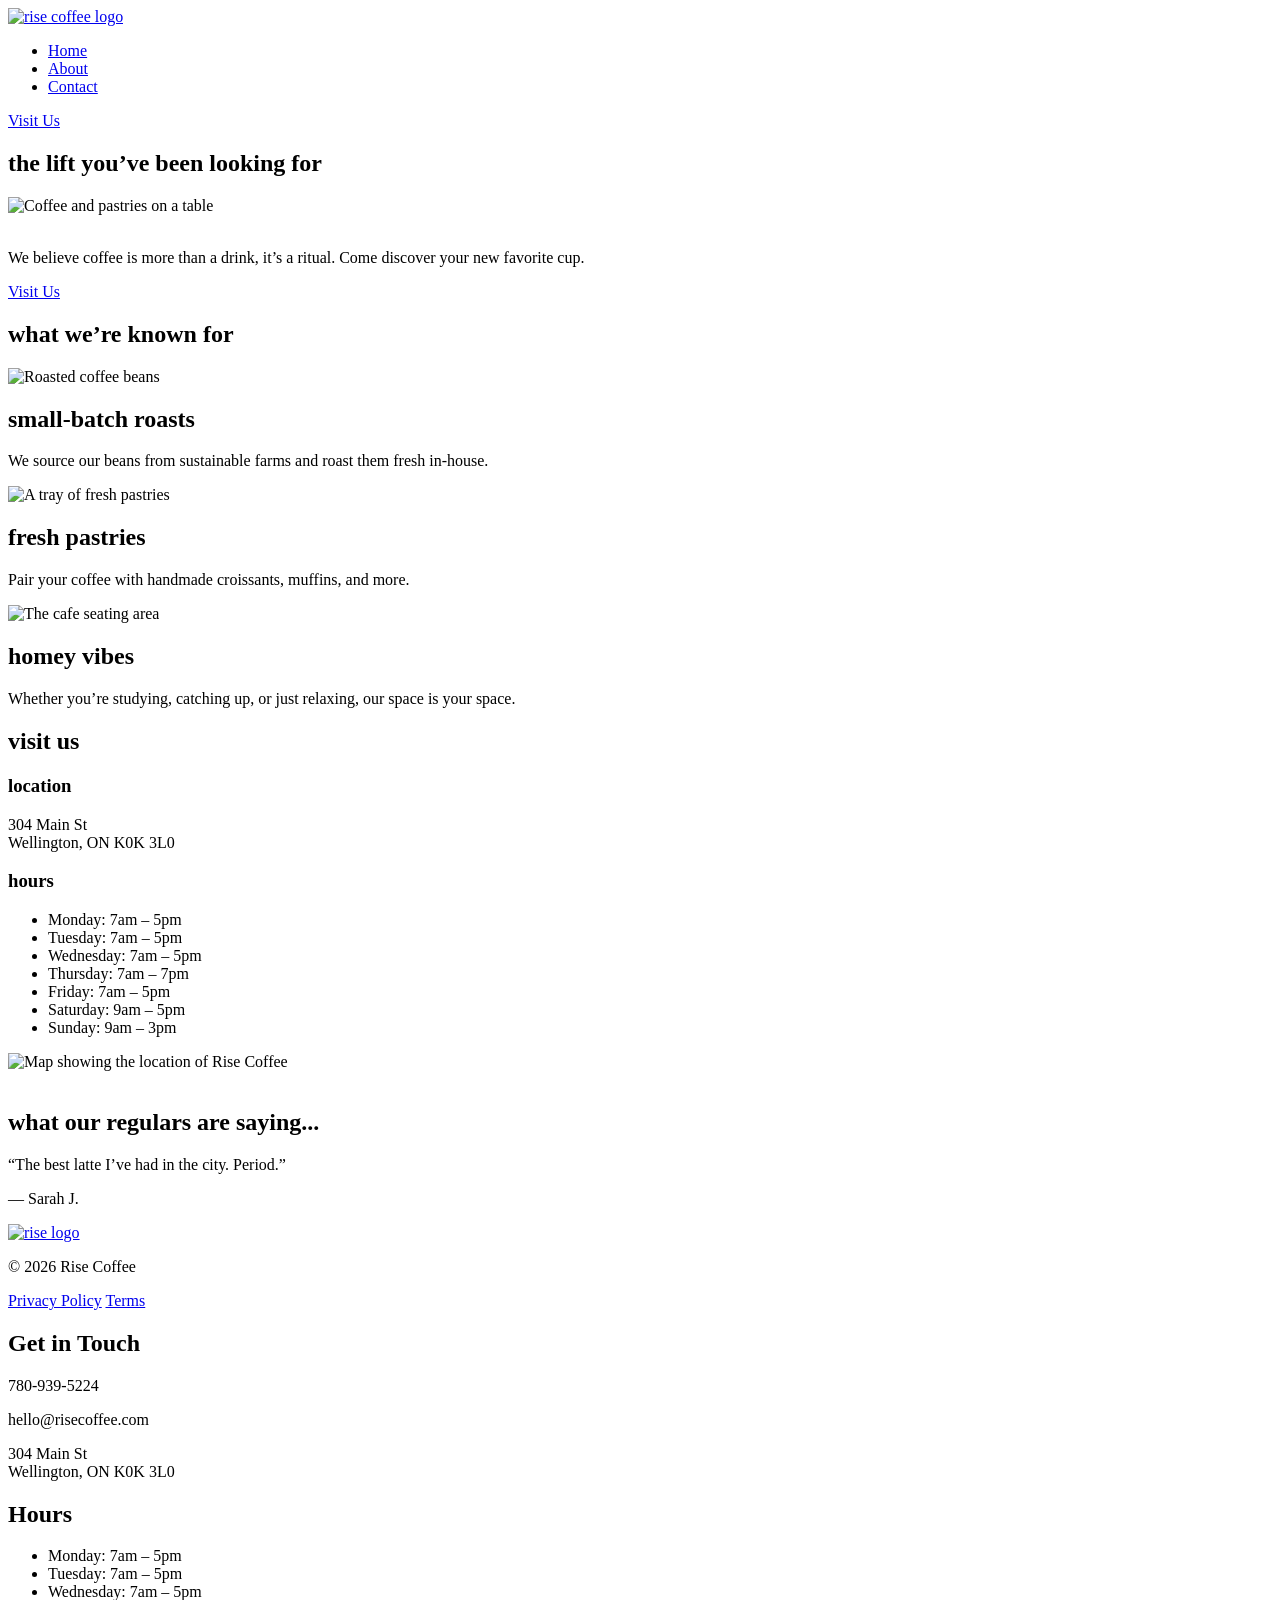
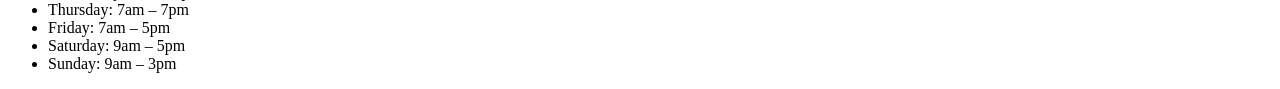
==== index.html @ 44389d26 "Add files via upload" ====
<!DOCTYPE html>
<html>
<head><!-- The head is a container for information ABOUT the page.
           Nothing in here appears on the page. The browser reads it, the visitor never sees it. -->

	<!-- Which character set to use. Leave this out and apostrophes turn into garbage. -->
	<meta charset="utf-8">
	<!-- Tells a phone to use its real width instead of pretending to be a desktop. -->
	<meta name="viewport" content="width=device-width, initial-scale=1">
	<!-- The browser tab text, and what Google shows in search results. Not a heading on the page. -->
	<title>Rise Coffee</title>

	<!-- STYLES: normalize first, then layout, then style.
	     General to specific. When two rules clash, the later one wins. -->
	<link rel="stylesheet" href="normalize.css"> <!-- Irons out browser default settings. -->
	<link rel="stylesheet" href="layout.css"> <!-- This controls our structure and layout. -->
	<link rel="stylesheet" href="style.css"> <!-- This is where we style the elements of the page. -->

	<!-- FONTS -->
	<link rel="preconnect" href="https://fonts.googleapis.com">
	<link rel="preconnect" href="https://fonts.gstatic.com" crossorigin>
	<link href="https://fonts.googleapis.com/css2?family=Space+Grotesk:wght@300..700&display=swap" rel="stylesheet">

</head>

<body><!-- The body holds everything the visitor actually SEES. -->

	<!-- HEADER: the strip along the top. It is the same on every page of the site,
	     which is why it lives outside <main>. -->
	<header>
		<div class= "header-content">
			<a href="index.html"><img src="images/rise-logo.svg" class="logo-header" alt="rise coffee logo"></a>
			<nav class= "nav">
				<ul>
					<li><a class="nav-link" href="index.html">Home</a></li>
					<li><a class="nav-link" href="about.html">About</a></li>
					<li><a class="nav-link" href="contact.html">Contact</a></li>
				</ul>
			</nav>
			<a class= "nav-button" href="index.html#visit">Visit Us</a>
				<div class="hamburger">
				 <div class="hamburger-bar"></div>
				 <div class="hamburger-bar"></div>
				 <div class="hamburger-bar"></div>
				</div>
		</div>
	</header>

	<!-- MAIN: everything between the header and the footer. This is the part that is
	     actually THIS page. One <main> per page. -->
	<main>

		<!-- SECTION: one horizontal band of the page. Look at the mockup: every time the background colour changes, a new section starts. This page has five.

		     From here on, every section has the same four levels:
		         section  →  container  →  row  →  col
		     The section is the band. The container holds the width. The row makes its
		     children sit side by side. The columns are the things sitting side by side. -->

		<!-- HERO SECTION: the first thing a visitor sees.
		     One wide column, centred. 8 out of 12, pushed to the middle by row-justify-center. -->
		<section>
			<div class="container-full">

				<div class="row row-justify-center">
					<!-- DIV: a plain box with no meaning. The class is what gives it a job. -->
					<div class="col col-lg-8 col-md-12  text-center">
						<!-- h1 is the most important heading on the page. Only ever one per page. -->
						<h1>the lift you’ve been looking for</h1>
					</div>
				</div><!-- row ends -->

				<div class="row">
					<div class="col col-lg-12">
						<!-- img has no closing tag. An image is a thing, not a container, so there is nothing to wrap around and nothing to close.						     img-full makes it fill its column. Every image needs alt text. -->

						<div class="hero-img">
							<img src="images/rise-coffee-1.jpg" class="img-full" alt="Coffee and pastries on a table">
							<img src="images/rise-icon.svg" class="hero-icon" alt="">
						</div>
					</div>
				</div><!-- row ends -->

			</div><!-- container ends -->
		</section>


		<!-- FAVOURITE CUP SECTION: gold band in the mockup.
		     Same shape as the hero. One wide centred column, this time 10 of 12. -->
		<section class="section-padding background-gold position-relative">
			<img src="images/gradient-index-1.png" class="gradient-1" alt="">
			<div class="container z-index-2">

				<div class="row row-justify-center">
					<div class="col col-lg-10 col-md-12 text-center">
						<p class="paragraph-large">We believe coffee is more than a drink, it’s a ritual. Come discover your new favorite cup.</p>
						<a class="button-secondary" href="#visit">Visit Us</a>
					</div>
				</div><!-- row ends -->

			</div><!-- container ends -->
		</section>


		<!-- KNOWN FOR SECTION: the three cards.
		     Look at columns 1, 2 and 3 below. They are the SAME block written three times with different words. Write one, get it right, then copy it.

		     Two rows here: a full-width heading, then three equal columns.
		     Three columns of 4 add up to 12. They always add up to 12. -->
		<section class="section-padding">
			<div class="container">

				<!-- ROW -->
				<div class="row">
					<div class="col col-lg-12">
							<h2 class="text-center">what we’re known for</h2>
					</div>
				</div><!-- row ends -->

				<!-- ROW -->
				<div class="row">

					<!-- COLUMN 1 -->
					<div class="col col-lg-4 col-md-6 col-sm-12">
						<div class="card">
								<div class="card-img-wrap">
									<img src="images/rise-coffee-4.jpg" class="card-img" alt="Roasted coffee beans">
								</div>
							<div class="card-border">
								<h2>small-batch roasts</h2>
								<p>We source our beans from sustainable farms and roast them fresh in-house.</p>
							</div>
						</div>
					</div>

					<!-- COLUMN 2 -->
					<div class="col col-lg-4 col-md-6 col-sm-12">
						<div class="card">
							<div class="card-img-wrap">
								<img src="images/rise-coffee-5.jpg" class="card-img" alt="A tray of fresh pastries">
							</div>
							<div class="card-border">
								<h2>fresh pastries</h2>
								<p>Pair your coffee with handmade croissants, muffins, and more.</p>
							</div>
						</div>
					</div>

					<!-- COLUMN 3 -->
					<div class="col col-lg-4 col-md-6 col-sm-12">
						<div class="card">
							<div class="card-img-wrap">
								<img src="images/rise-coffee-2.jpg" class="card-img" alt="The cafe seating area">
							</div>
							<div class="card-border">
								<h2>homey vibes</h2>
								<p>Whether you’re studying, catching up, or just relaxing, our space is your space.</p>
							</div>
						</div>
					</div>

				</div><!-- row ends -->

			</div><!-- container ends -->
		</section>


		<!-- VISIT US SECTION. The id="visit" is what the Visit Us buttons jump to.
		     An id can only be used once per page. A class can be used as often as you like.

		     Two UNEQUAL columns this time: 5 and 7. Still adds up to 12.
		     row-align-center lines them up vertically in the middle of each other. -->
		<section id="visit" class="section-padding background-gold">
			<div class="container">

				<!-- ROW -->
				<div class="row row-align-center">

					<!-- COLUMN 1: the details -->
					<div class="col col-lg-5 col-md-12">
						<h2>visit us</h2>

						<h3>location</h3>
						<p>304 Main St<br>Wellington, ON  K0K 3L0</p>

						<!-- Opening hours are a list of related items, so: another ul.
						     Same two tags as the navigation, doing a completely different job. -->
						<h3>hours</h3>
						<ul>
							<li>Monday: 7am – 5pm</li>
							<li>Tuesday: 7am – 5pm</li>
							<li>Wednesday: 7am – 5pm</li>
							<li>Thursday: 7am – 7pm</li>
							<li>Friday: 7am – 5pm</li>
							<li>Saturday: 9am – 5pm</li>
							<li>Sunday: 9am – 3pm</li>
						</ul>
					</div>

					<!-- COLUMN 2: the map -->
					<div class="col col-lg-7 col-md-12">
						<img src="images/map.png" class="img-full" alt="Map showing the location of Rise Coffee">
					</div>

				</div><!-- row ends -->

			</div><!-- container ends -->
		</section>


		<!-- TESTIMONIALS SECTION: maroon band in the mockup.
		     text-white goes on EACH element that needs it, not on the section.
		     A colour inherited from a parent loses to a rule that targets the element directly, and h2 already has a colour of its own. -->
		<section class="section-padding background-maroon">
			<div class="container">

				<!-- ROW -->
				<div class="row row-justify-center">
					<div class="col col-lg-8 col-md-12 text-center">
						<!-- Decorative image, so alt is empty. A screen reader skips it. -->
						<img src="images/rise-icon-2.svg" class="icon-testimonial" alt="">
						<h2 class="text-white">what our regulars are saying...</h2>
						<p class="text-white quote">“The best latte I’ve had in the city. Period.”</p>
						<p class="text-white quote">— Sarah J.</p>
					</div>
				</div><!-- row ends -->

			</div><!-- container ends -->
		</section>

	</main>


	<!-- FOOTER: three equal columns. Same shape as the known for section,
	     4 + 4 + 4 = 12. The footer sits outside <main> because it repeats
	     on every page, exactly like the header. -->
	<footer class="section-padding background-plum">
		<div class="container">

			<!-- ROW -->
			<div class="row">

				<!-- COLUMN 1 -->
				<div class="col col-lg-4 col-md-6 col-sm-12">
					<a href="index.html"><img src="images/rise-logo.svg" class="logo-footer" alt="rise logo"></a>
					<p class="text-white">© 2026 Rise Coffee</p>
					<a href="#" class="nav-link">Privacy Policy</a>
					<a href="#" class="nav-link">Terms</a>
				</div>

				<!-- COLUMN 2 -->
				<div class="col col-lg-4 col-md-6 col-sm-12">
					<h2 class="text-white">Get in Touch</h2>
					<p class="text-white">780-939-5224</p>
					<p class="text-white">hello@risecoffee.com</p>
					<p class="text-white">304 Main St<br>Wellington, ON  K0K 3L0</p>
				</div>

				<!-- COLUMN 3 -->
				<div class="col col-lg-4 col-md-6 col-sm-12">
					<h2 class="text-white">Hours</h2>
					<ul>
						<li class="text-white">Monday: 7am – 5pm</li>
						<li class="text-white">Tuesday: 7am – 5pm</li>
						<li class="text-white">Wednesday: 7am – 5pm</li>
						<li class="text-white">Thursday: 7am – 7pm</li>
						<li class="text-white">Friday: 7am – 5pm</li>
						<li class="text-white">Saturday: 9am – 5pm</li>
						<li class="text-white">Sunday: 9am – 3pm</li>
					</ul>
				</div>

			</div><!-- row ends -->

		</div><!-- container ends -->
	</footer>

</body>
</html>
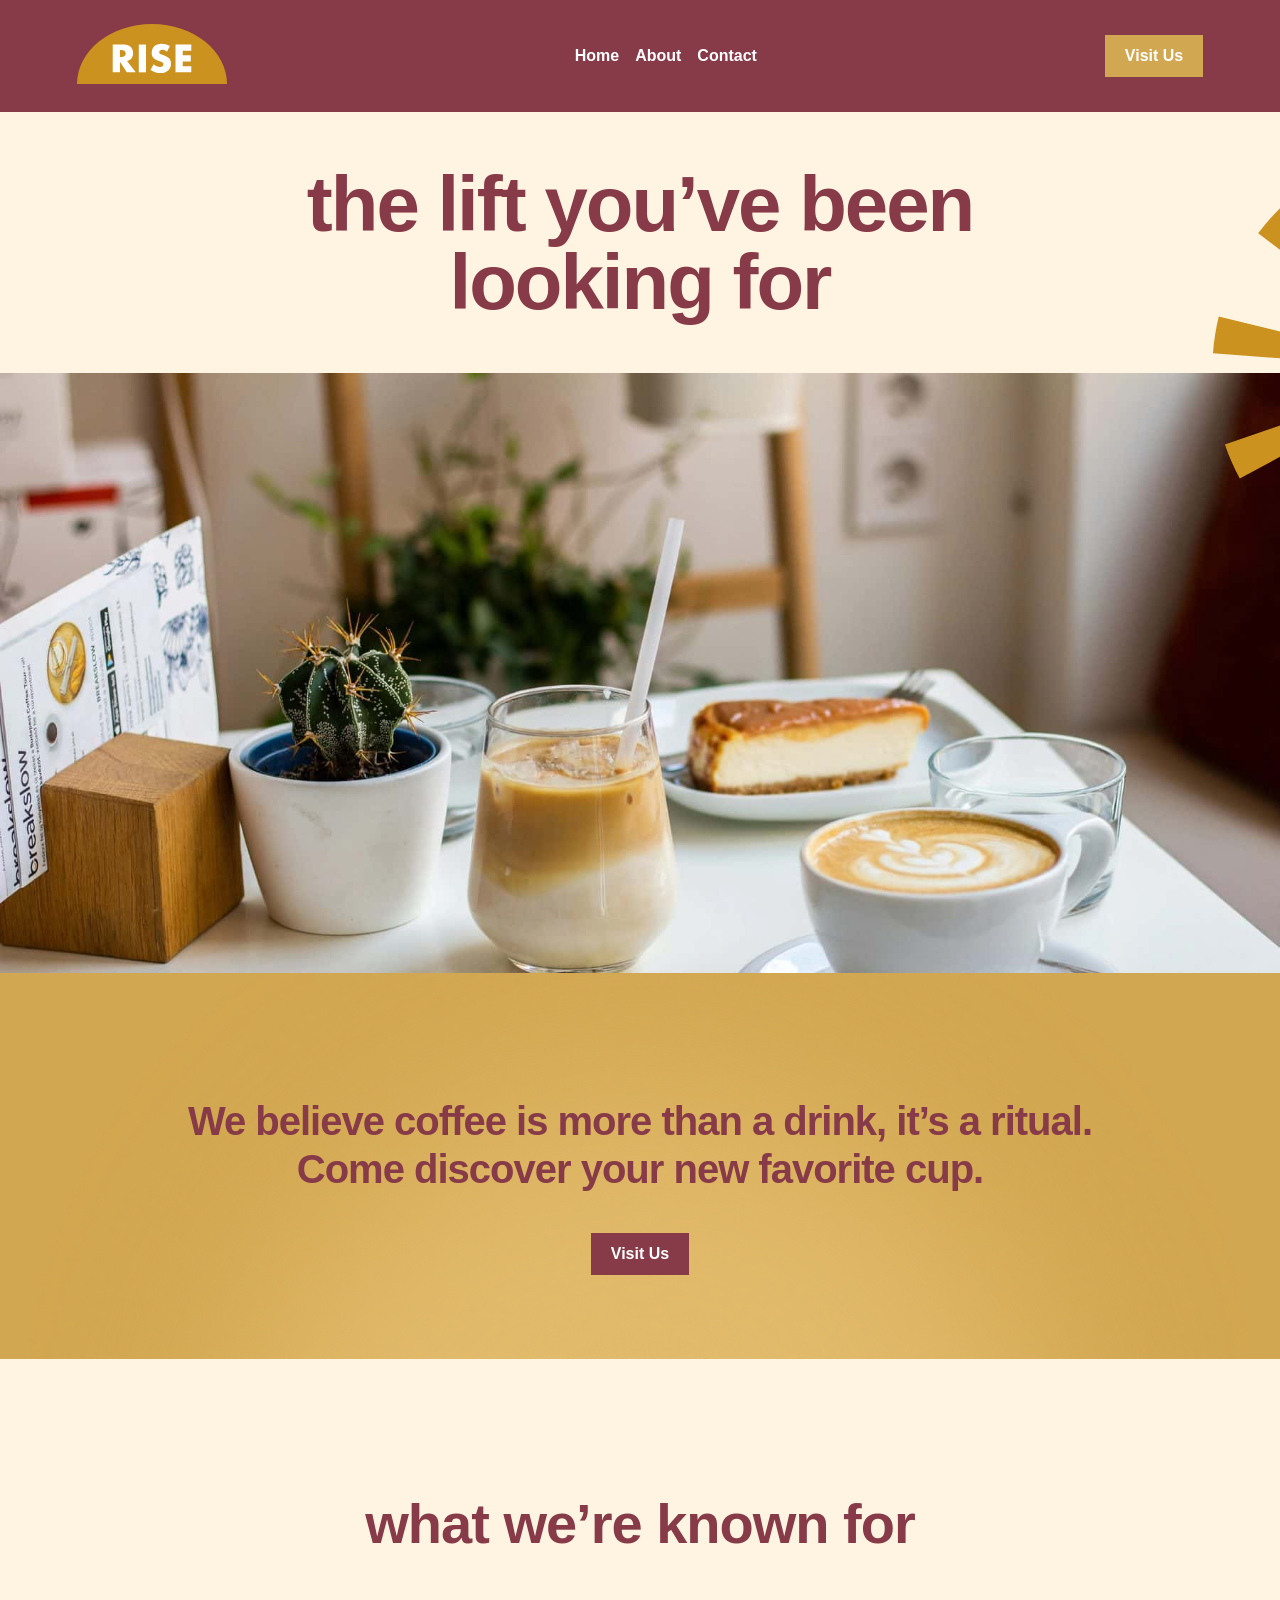
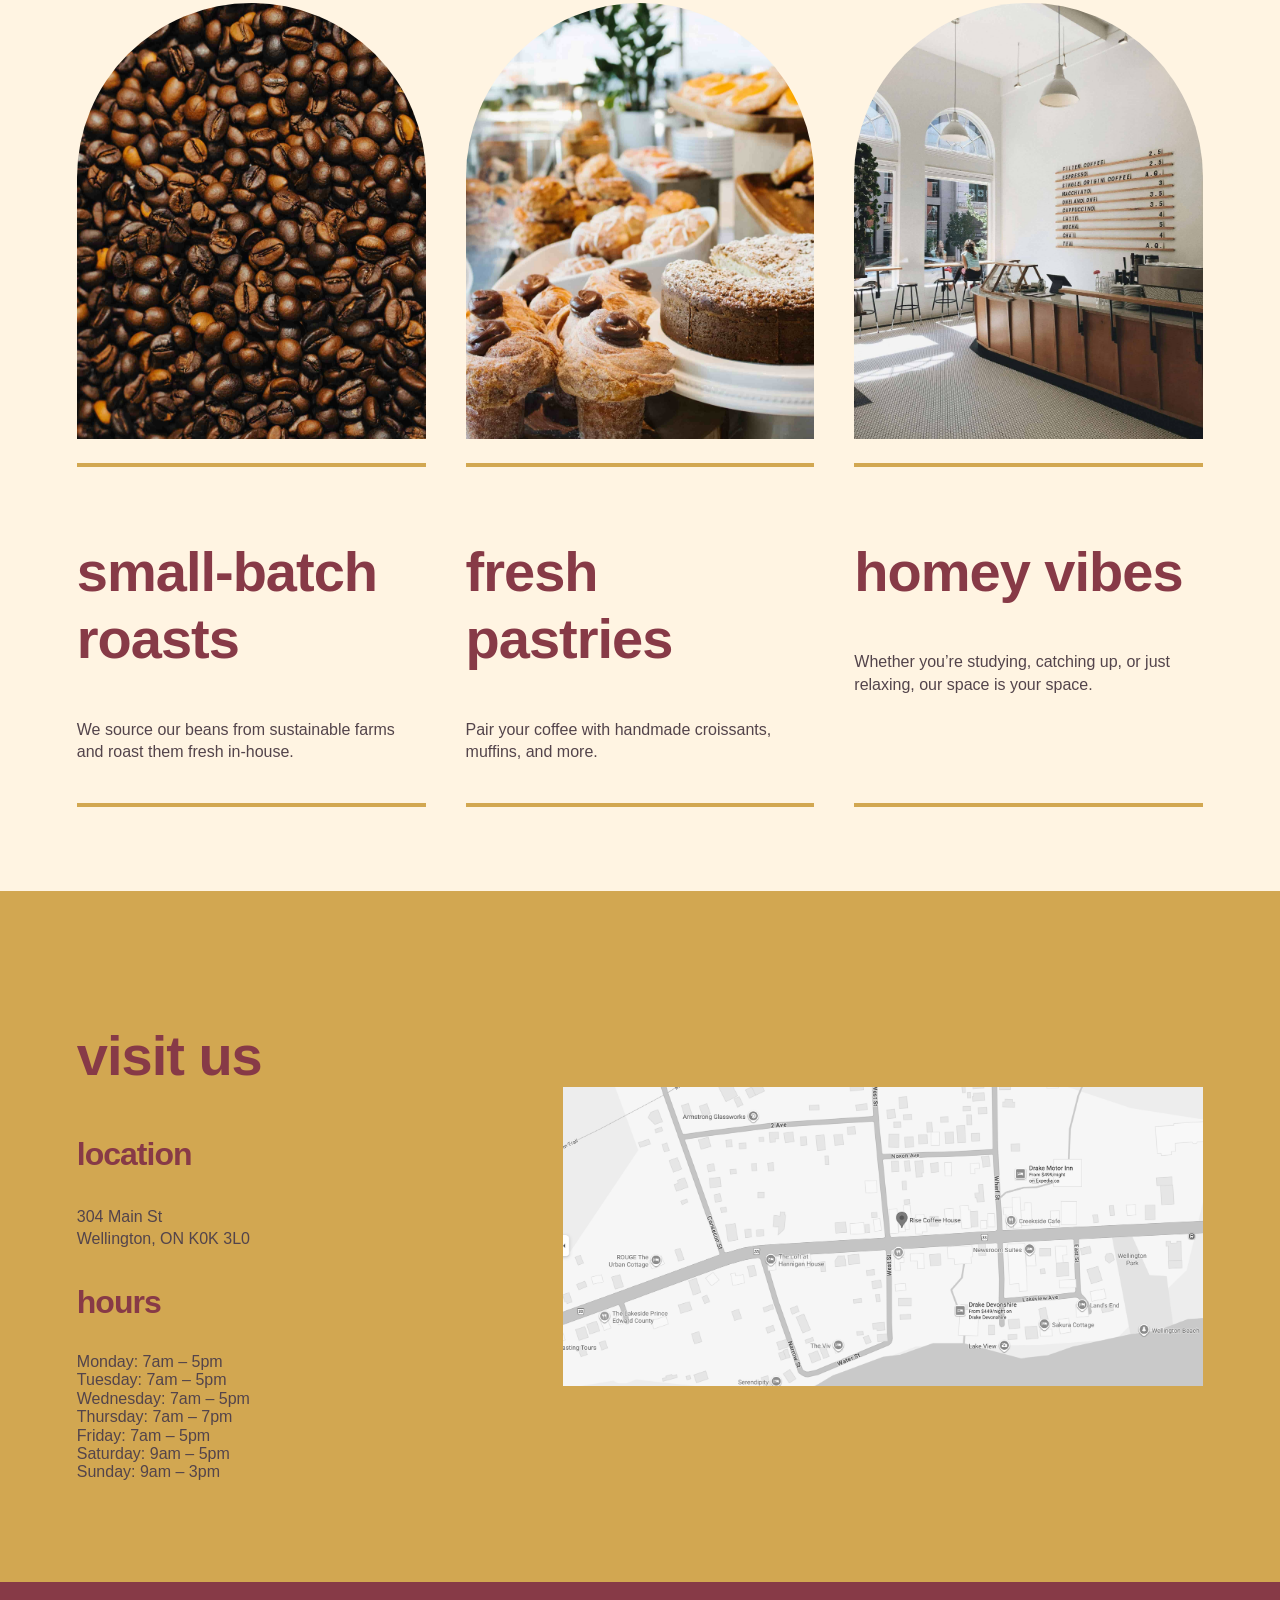
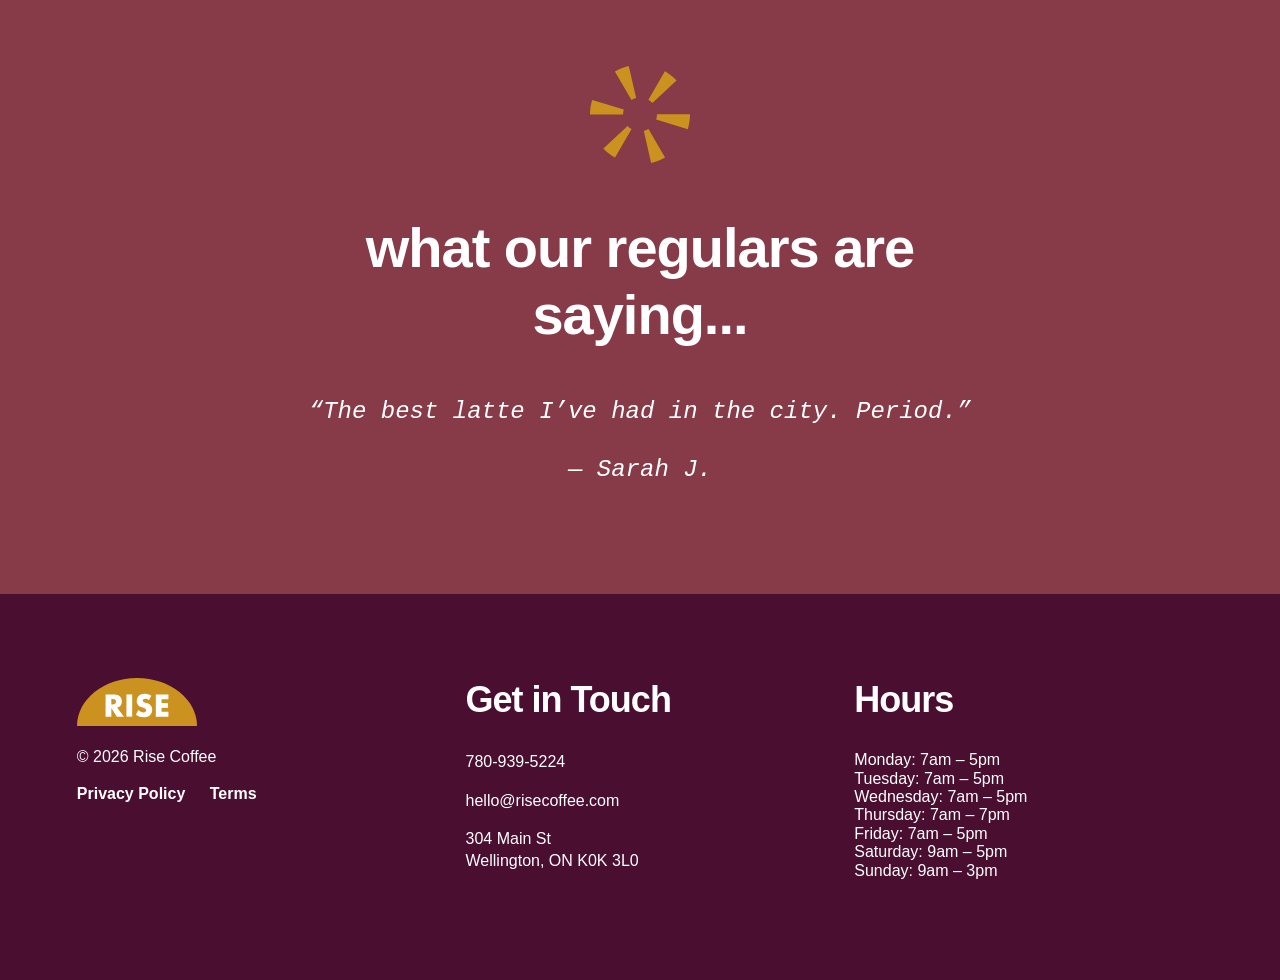
==== commit 6e3c805f: "add meta description" ====
--- a/index.html
+++ b/index.html
@@ -20,7 +20,7 @@
 	<link rel="preconnect" href="https://fonts.googleapis.com">
 	<link rel="preconnect" href="https://fonts.gstatic.com" crossorigin>
 	<link href="https://fonts.googleapis.com/css2?family=Space+Grotesk:wght@300..700&display=swap" rel="stylesheet">
-
+	<meta name="description" content="A neighbourhood coffee shop on Whyte Avenue. Single origin, roasted here, open from seven.">
 </head>
 
 <body><!-- The body holds everything the visitor actually SEES. -->
--- a/layout.css
+++ b/layout.css
@@ -0,0 +1,130 @@
+.container {
+	display: block;
+	width: 88%;
+	max-width: 1400px;
+	margin: 0 auto;
+
+}
+
+.container-full {
+	display: block;
+	width: 100%;
+	overflow-x: hidden;
+}
+
+/* ROW */
+
+.row {
+	display: flex;
+	flex-wrap: wrap;
+	align-items: stretch;
+	margin: 0px -20px;
+}
+
+.row-justify-end     { justify-content: flex-end; }
+.row-justify-center  { justify-content: center; }
+.row-justify-between { justify-content: space-between; }
+
+.row-align-end       { align-items: flex-end; }
+.row-align-center    { align-items: center; }
+
+/* COLUMNS */
+
+.col {
+	flex-grow: 1;
+	flex-shrink: 1;
+	flex-basis: 0%;
+	padding: 0px 20px;
+}
+
+.col-lg-1  { flex: 0 0 8.33%;  max-width: 8.33%; }
+.col-lg-2  { flex: 0 0 16.67%; max-width: 16.67%; }
+.col-lg-3  { flex: 0 0 25%;    max-width: 25%; }
+.col-lg-4  { flex: 0 0 33.33%; max-width: 33.33%; }
+.col-lg-5  { flex: 0 0 41.67%; max-width: 41.67%; }
+.col-lg-6  { flex: 0 0 50%;    max-width: 50%; }
+.col-lg-7  { flex: 0 0 58.33%; max-width: 58.33%; }
+.col-lg-8  { flex: 0 0 66.67%; max-width: 66.67%; }
+.col-lg-9  { flex: 0 0 75%;    max-width: 75%; }
+.col-lg-10 { flex: 0 0 83.33%; max-width: 83.33%; }
+.col-lg-11 { flex: 0 0 91.67%; max-width: 91.67%; }
+.col-lg-12 { flex: 0 0 100%;   max-width: 100%; }
+
+/* UTILITIES */
+
+.section-padding { padding: 84px 0px; }
+.text-center     { text-align: center; }
+.text-right      { text-align: right; }
+.img-full        { display: block; width: 100%; }
+
+/* Images */
+.story-image {
+  width: 100%;
+  height: 100%;
+  object-fit: cover;
+  display: block;
+}
+.event-image {
+  width: 100%;
+  height: 100%;
+  object-fit: cover;
+  display: block;
+}
+
+.event-text {
+	padding-top: 80px;
+}
+
+.icons {
+	padding-left: 50px;
+}
+
+/* ============================================
+   TABLET   481 to 768
+   ============================================ */
+
+@media screen and (max-width: 768px) and (min-width: 481px) {
+
+	.col-md-1  { flex-basis: 8.33%;   max-width: 8.33%; }
+	.col-md-2  { flex-basis: 16.67%;  max-width: 16.67%; }
+	.col-md-3  { flex-basis: 25.00%;  max-width: 25.00%; }
+	.col-md-4  { flex-basis: 33.33%;  max-width: 33.33%; }
+	.col-md-5  { flex-basis: 41.67%;  max-width: 41.67%; }
+	.col-md-6  { flex-basis: 50.00%;  max-width: 50.00%; }
+	.col-md-7  { flex-basis: 58.33%;  max-width: 58.33%; }
+	.col-md-8  { flex-basis: 66.67%;  max-width: 66.67%; }
+	.col-md-9  { flex-basis: 75.00%;  max-width: 75.00%; }
+	.col-md-10 { flex-basis: 83.33%;  max-width: 83.33%; }
+	.col-md-11 { flex-basis: 91.67%;  max-width: 91.67%; }
+	.col-md-12 { flex-basis: 100%;    max-width: 100%; }
+
+}
+
+/* ============================================
+   SMARTPHONE   480 and below
+   Written after the tablet block, so it wins.
+   ============================================ */
+
+@media screen and (max-width: 480px) {
+
+	.col-sm-1  { flex-basis: 8.33%;   max-width: 8.33%; }
+	.col-sm-2  { flex-basis: 16.67%;  max-width: 16.67%; }
+	.col-sm-3  { flex-basis: 25.00%;  max-width: 25.00%; }
+	.col-sm-4  { flex-basis: 33.33%;  max-width: 33.33%; }
+	.col-sm-5  { flex-basis: 41.67%;  max-width: 41.67%; }
+	.col-sm-6  { flex-basis: 50.00%;  max-width: 50.00%; }
+	.col-sm-7  { flex-basis: 58.33%;  max-width: 58.33%; }
+	.col-sm-8  { flex-basis: 66.67%;  max-width: 66.67%; }
+	.col-sm-9  { flex-basis: 75.00%;  max-width: 75.00%; }
+	.col-sm-10 { flex-basis: 83.33%;  max-width: 83.33%; }
+	.col-sm-11 { flex-basis: 91.67%;  max-width: 91.67%; }
+	.col-sm-12 { flex-basis: 100%;    max-width: 100%; }
+
+}
+
+/* LAPTOP */
+@media screen and (max-width: 1279px) and (min-width: 769px) { }
+/* DESKTOP */
+@media screen and (max-width: 1440px) and (min-width: 1280px) { }
+/* EXTRA-LARGE */
+@media screen and (min-width: 1441px) { }
--- a/style.css
+++ b/style.css
@@ -0,0 +1,275 @@
+/* GLOBAL STYLES */
+html { box-sizing: border-box; }
+*, *:before, *:after { box-sizing: inherit; }
+
+body {
+  margin: 0px;
+  font-family: "Space Grotesk", sans-serif;
+  color: #53444B;
+  background-color: #FFF4E2;
+}
+
+header {
+ background-color: #873A47;
+ padding: 24px 6%;
+}
+
+.hamburger {
+ display: none;
+ width: 32px;
+ height: 24px;
+ flex-direction: column;
+ justify-content: space-between;
+}
+.hamburger-bar {
+ width: 100%;
+ height: 4px;
+ background-color: #ffffff;
+ border-radius: 2px;
+}
+
+nav ul { display: flex; justify-content: center; gap: 50px; }
+.nav-link { color: #ffffff; text-decoration: none;
+ font-weight: bold; }
+
+
+
+
+/* BACKGROUNDS */
+.background-gold   { background-color: #D2A751; }
+.background-maroon { background-color: #873A47; }
+.sandstone-background {background-color: #FDF4E4;}
+.text-white        { color: white; }
+.background-plum { background-color: #4A0E30; }
+
+/* FONTS */
+h1 { font-size: 78px; line-height: 100%; font-weight: 700; letter-spacing: -2px; color: #873A47; }
+h2 { font-size: 56px; line-height: 120%; font-weight: 700; letter-spacing: -1px; color: #873A47; }
+h3 { font-size: 32px; line-height: 120%; font-weight: 700; letter-spacing: -1px; color: #873A47; }
+p  { font-size: 16px; line-height: 140%; font-weight: 400; color: #53444B; }
+
+.paragraph-large {
+  font-size: 40px;
+  line-height: 120%;
+  font-weight: 700;
+  letter-spacing: -1px;
+  color: #873A47;
+}
+
+
+/* NAVIGATION */
+nav li { list-style: none; padding-left: 0; }   /* targets the list items inside a nav */
+nav ul { display: flex; justify-content: center; gap: 16px; }
+.nav-link { color: #ffffff; text-decoration: none; }
+
+/* Images */
+
+
+
+
+.card-img-wrap {
+  width: 100%;
+  aspect-ratio: 4/5;
+  border-radius: 999px 999px 0px 0px;
+  overflow: hidden;
+}
+
+
+
+.card-img {
+  width: 100%;
+  height: 100%;
+  object-fit: cover;
+
+}
+
+.hero-img {
+  position: relative;
+  background-image: url(image/rise-coffe-1.jpg);
+  background-size: cover;
+  background-repeat: no-repeat;
+  height: 600px;
+}
+/* src is for html, whereas url is for css, but there are basically the same thing*/
+.hero-icon {
+  position: absolute;
+  width: 20%;
+  top: -35%;
+  right: -15%;
+  transform: rotate(-12deg);
+}
+
+.about-img {
+  position: relative;
+} 
+
+.about-hero-img {
+  display: block;
+  width: 100%;
+  aspect-ratio: 16 / 9;
+  object-fit: cover;
+}
+
+.about-icon {
+  position: absolute;
+  width: 20%;
+  bottom: -18%;
+  left: -8%;
+  transform: rotate(-258deg);
+}
+
+.gradient-1{
+  width:100%;
+  position: absolute;
+  bottom: 0; left: 0;
+  z-index: 1;
+}
+
+.z-index-2 {
+  position: relative;
+  z-index: 2;
+}
+
+.position-relative{
+  position: relative;
+  overflow: hidden;
+}
+
+/* Button */ 
+.button {
+  display: inline-block;
+    background-color: #D2A751;
+    color: white;
+    text-decoration: none;
+    padding: 12px 20px;
+    font-weight: bold;
+}
+
+.nav-button {
+  display: inline-block;
+    background-color: #D2A751;
+    color: white;
+    text-decoration: none;
+    padding: 12px 20px;
+    font-weight: bold;
+}
+
+.button:hover {
+  background-color: #E6C27A;
+}
+
+.button-secondary {
+  display: inline-block;
+  color: white;
+  padding: 12px 20px;
+  font-weight: bold;
+  text-decoration: none;
+  background-color: #873A47;
+}
+
+.button-secondary:hover {
+  background-color: #4A0E30;
+}
+
+.header-content {
+  display: flex;
+  align-items: center;
+  justify-content: space-between;
+}
+
+/* General */
+.card-border{
+  border-top: solid 4px #D2A751;
+  border-bottom: solid 4px #D2A751;
+  padding: 24px 0;
+  flex-grow: 1;
+}
+
+.card {
+  display: flex;
+  flex-direction: column;
+  height: 100%;
+  gap: 24px;
+}
+
+.quote { 
+  font-family: "Space Mono", monospace; 
+  font-style: italic; 
+  font-size: 24px; 
+}
+
+footer .nav-link { margin-right: 20px; }
+
+/* Forms */
+.contact-form {
+  display: grid;
+  grid-template-columns: 1fr 1fr;
+  gap: 24px;
+}
+
+.input-text, .input-message {
+  width: 100%;
+}
+
+.message-text {
+  height: 200px;
+}
+
+.field-wide {
+  grid-column: 1/3;
+}
+
+.form-submit {
+  grid-column: 1/3;
+  justify-self: start;
+  border: none;
+}
+
+ul {
+  list-style: none;
+  padding: 0px;
+}
+
+footer h2 {
+  margin-top: 0;
+  font-size: 36px;
+} 
+
+
+/* Logos and icons */
+.logo-header { width: 150px; }
+.logo-footer { width: 120px; }
+.icon-testimonial { width: 100px; }
+.icon-value { width: 20%; }
+
+
+@media screen and (max-width: 480px) {
+header { padding: 16px 6%; }
+ .logo { width: 104px; }
+ nav { display: none; }
+ .nav-button { display: none; }
+ .hamburger { display: flex; }
+ h1 { font-size: 40px; }
+ h2 { font-size: 32px; }
+ h3 { font-size: 24px; }
+ footer h2 { font-size: 24px; }
+ .paragraph-large { font-size: 24px; }
+ .section-padding { padding: 40px 0; }
+ .contact-form { grid-template-columns: 1fr; }
+ .field-wide, .form-submit { grid-column: 1; }
+ .header-content { flex-direction: column; gap: 12px; }
+}
+
+/* TABLET */
+
+@media screen and (max-width: 768px) and (min-width: 481px) {
+  nav { display: none; }
+ .nav-button { display: none; }
+ .hamburger { display: flex; }
+ h1 { font-size: 56px; }
+ h2 { font-size: 40px; }
+ h3 { font-size: 28px; }
+ footer h2 { font-size: 32px; }
+ .paragraph-large { font-size: 30px; }
+ .section-padding { padding: 56px 0; }
+}
